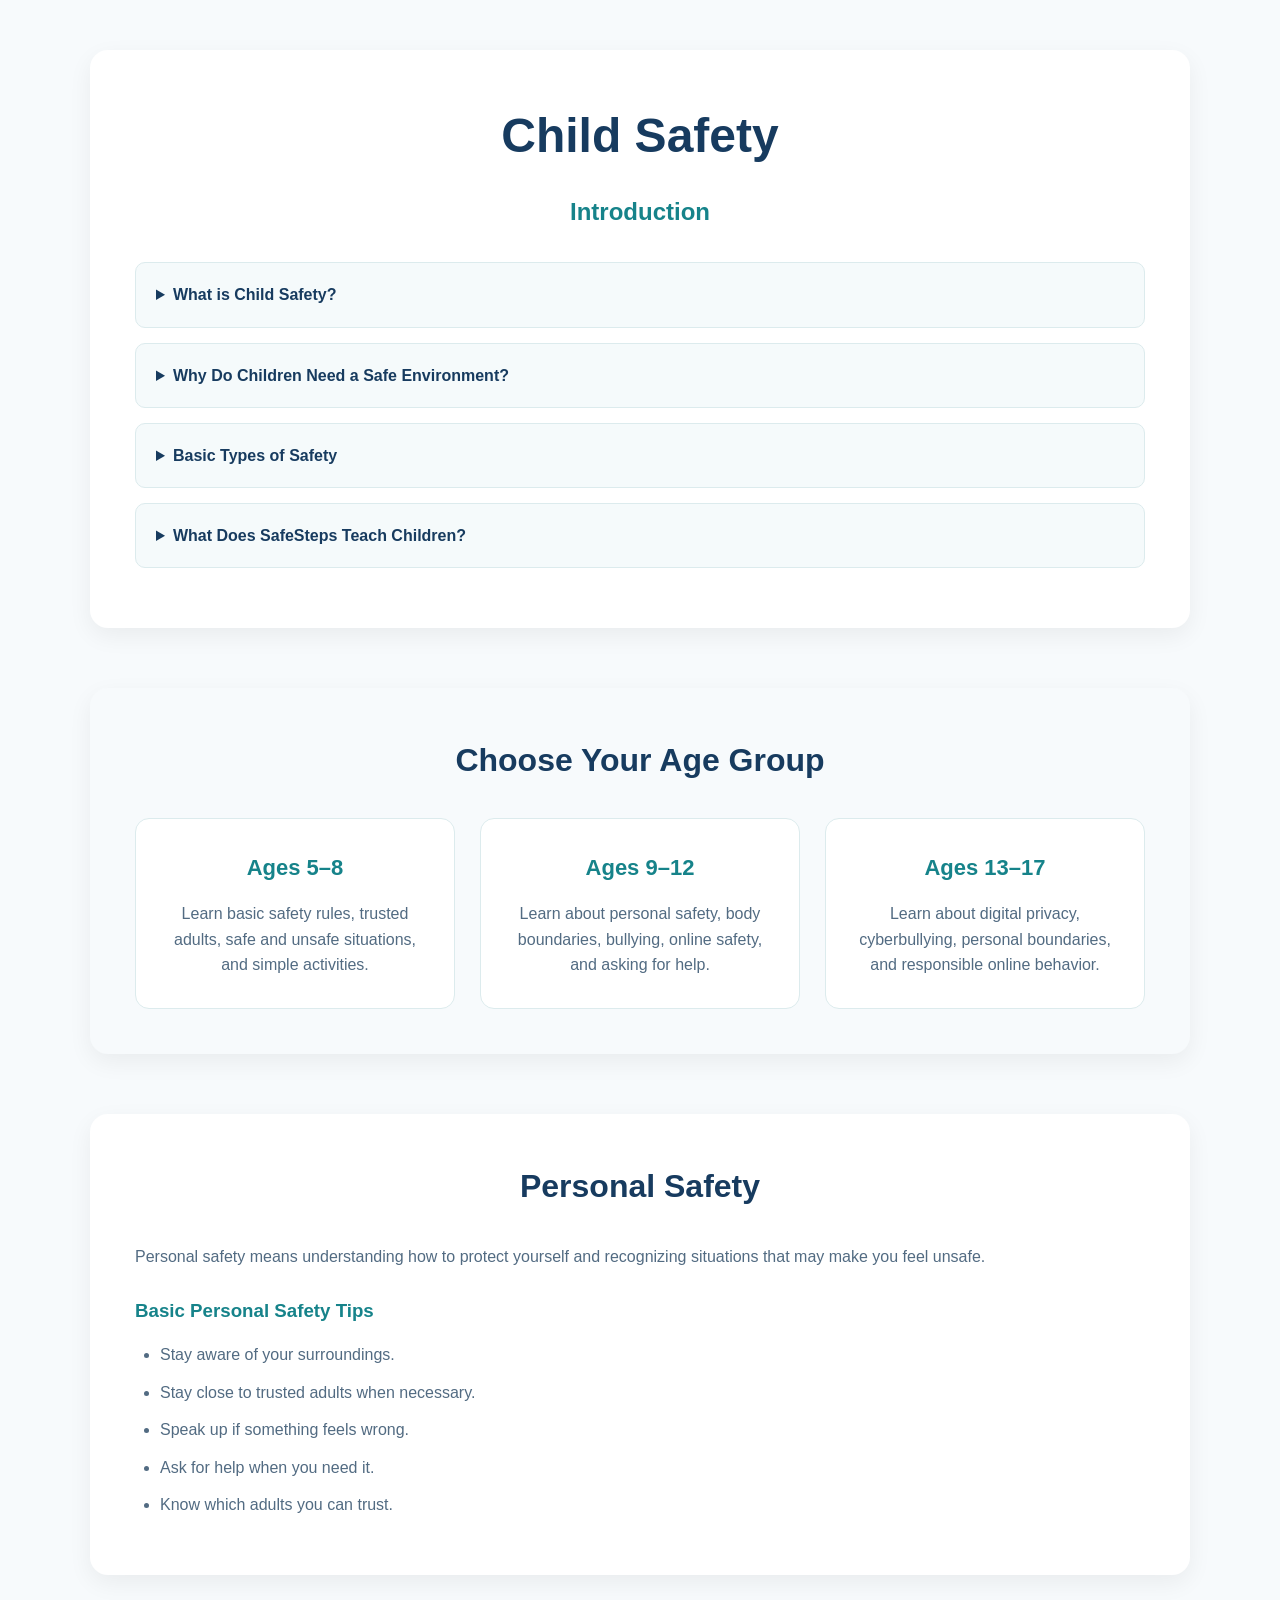
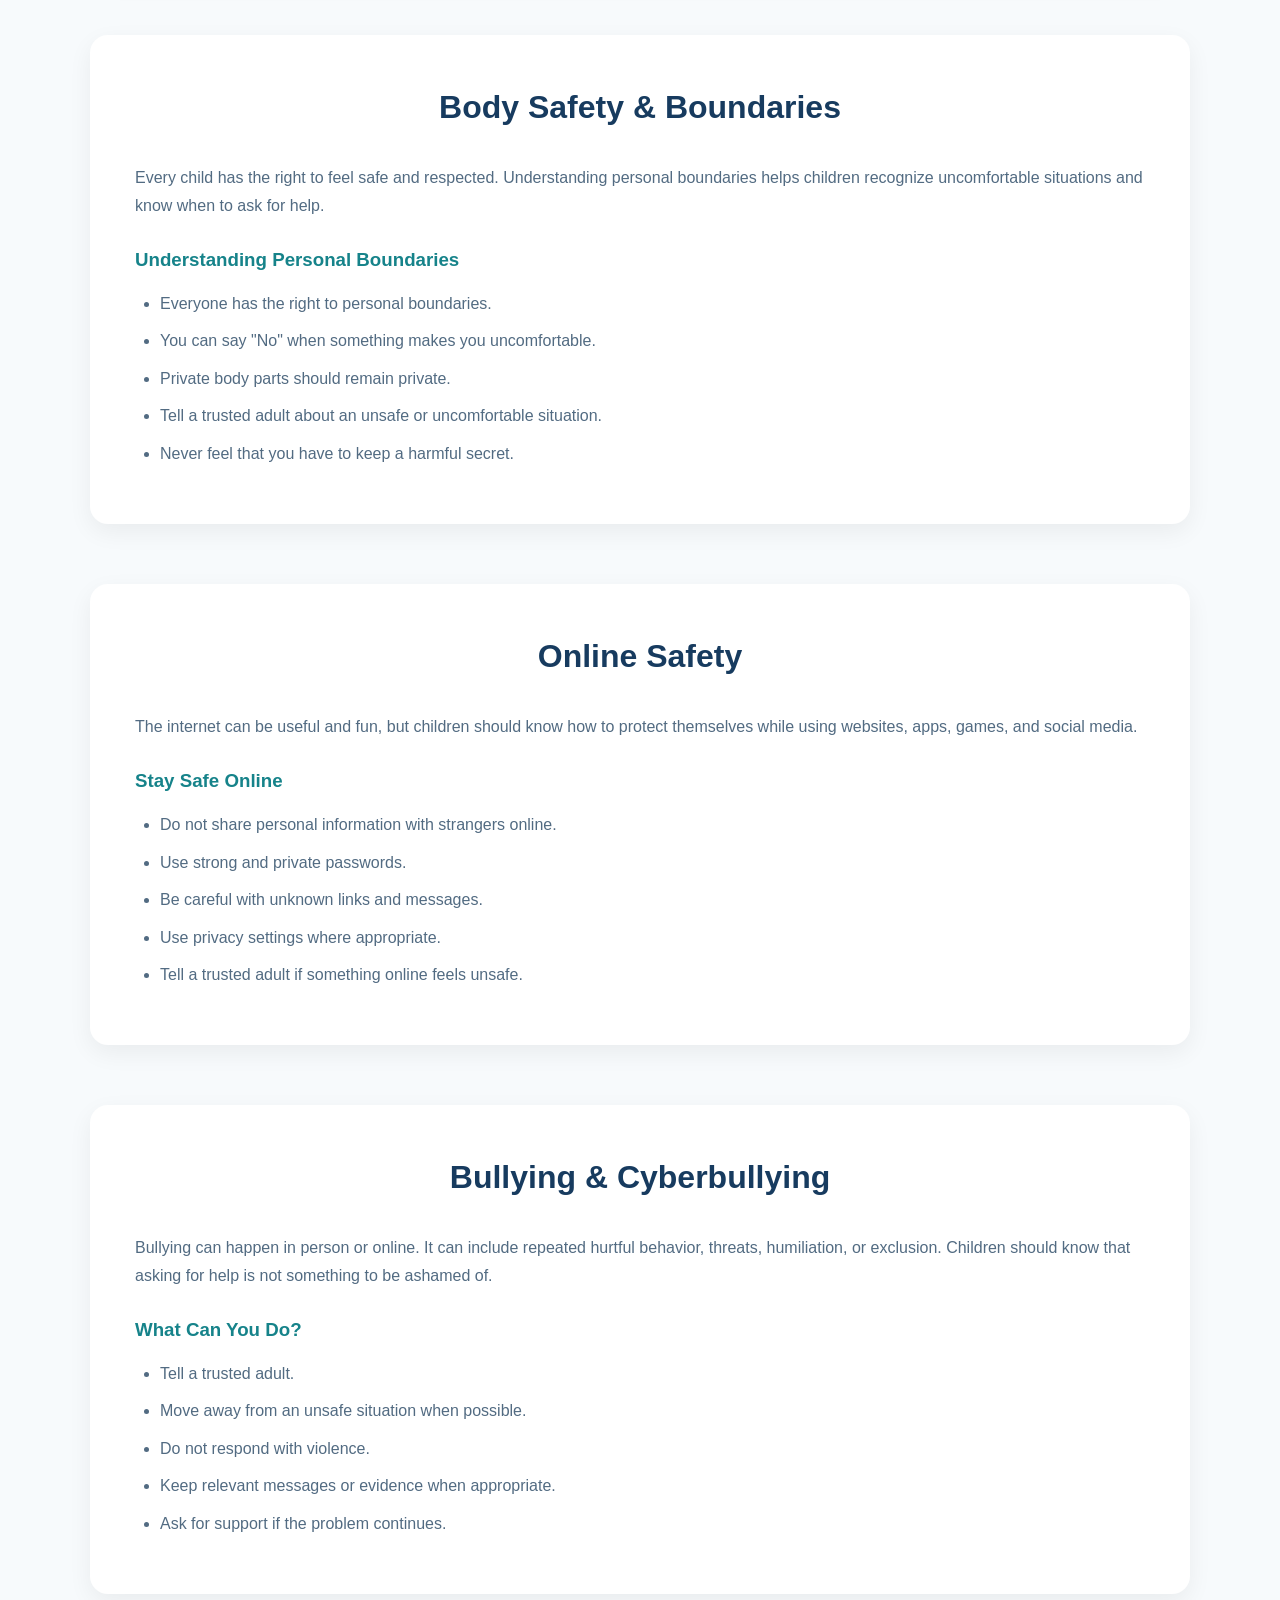
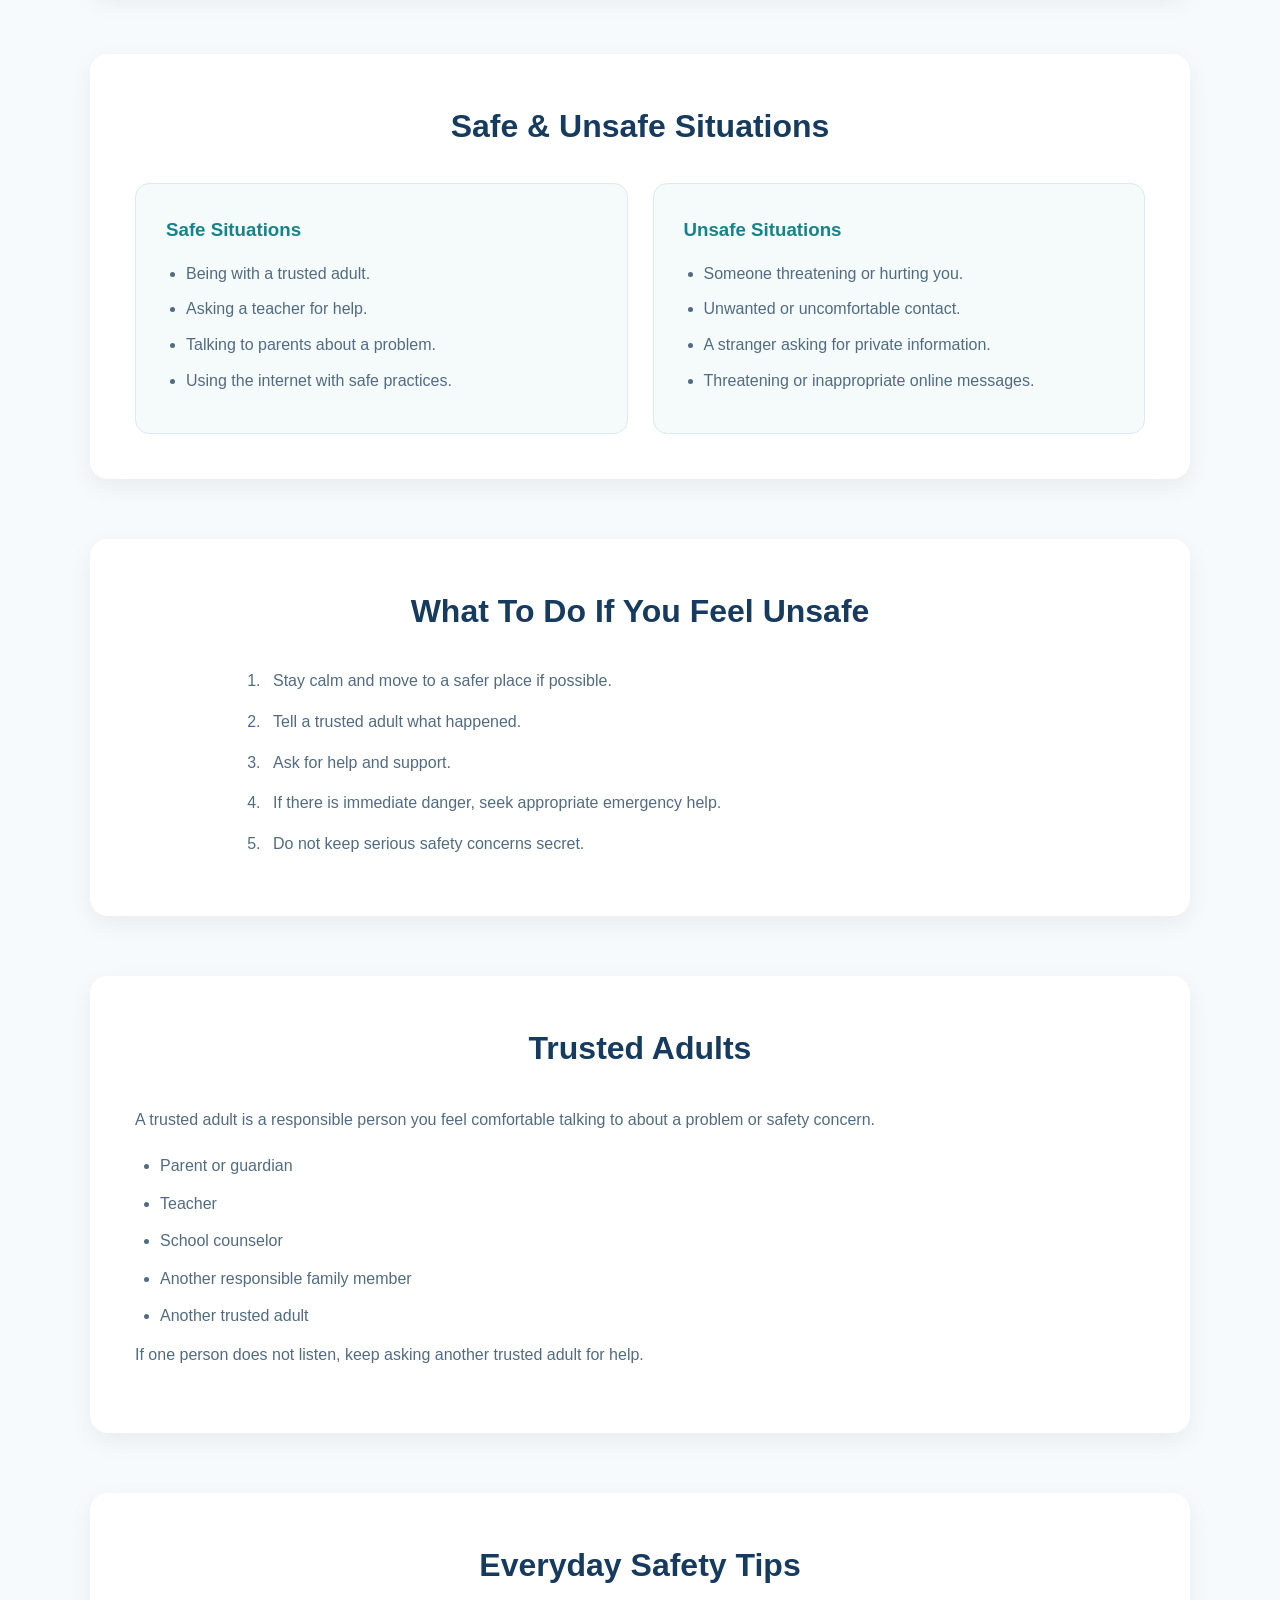
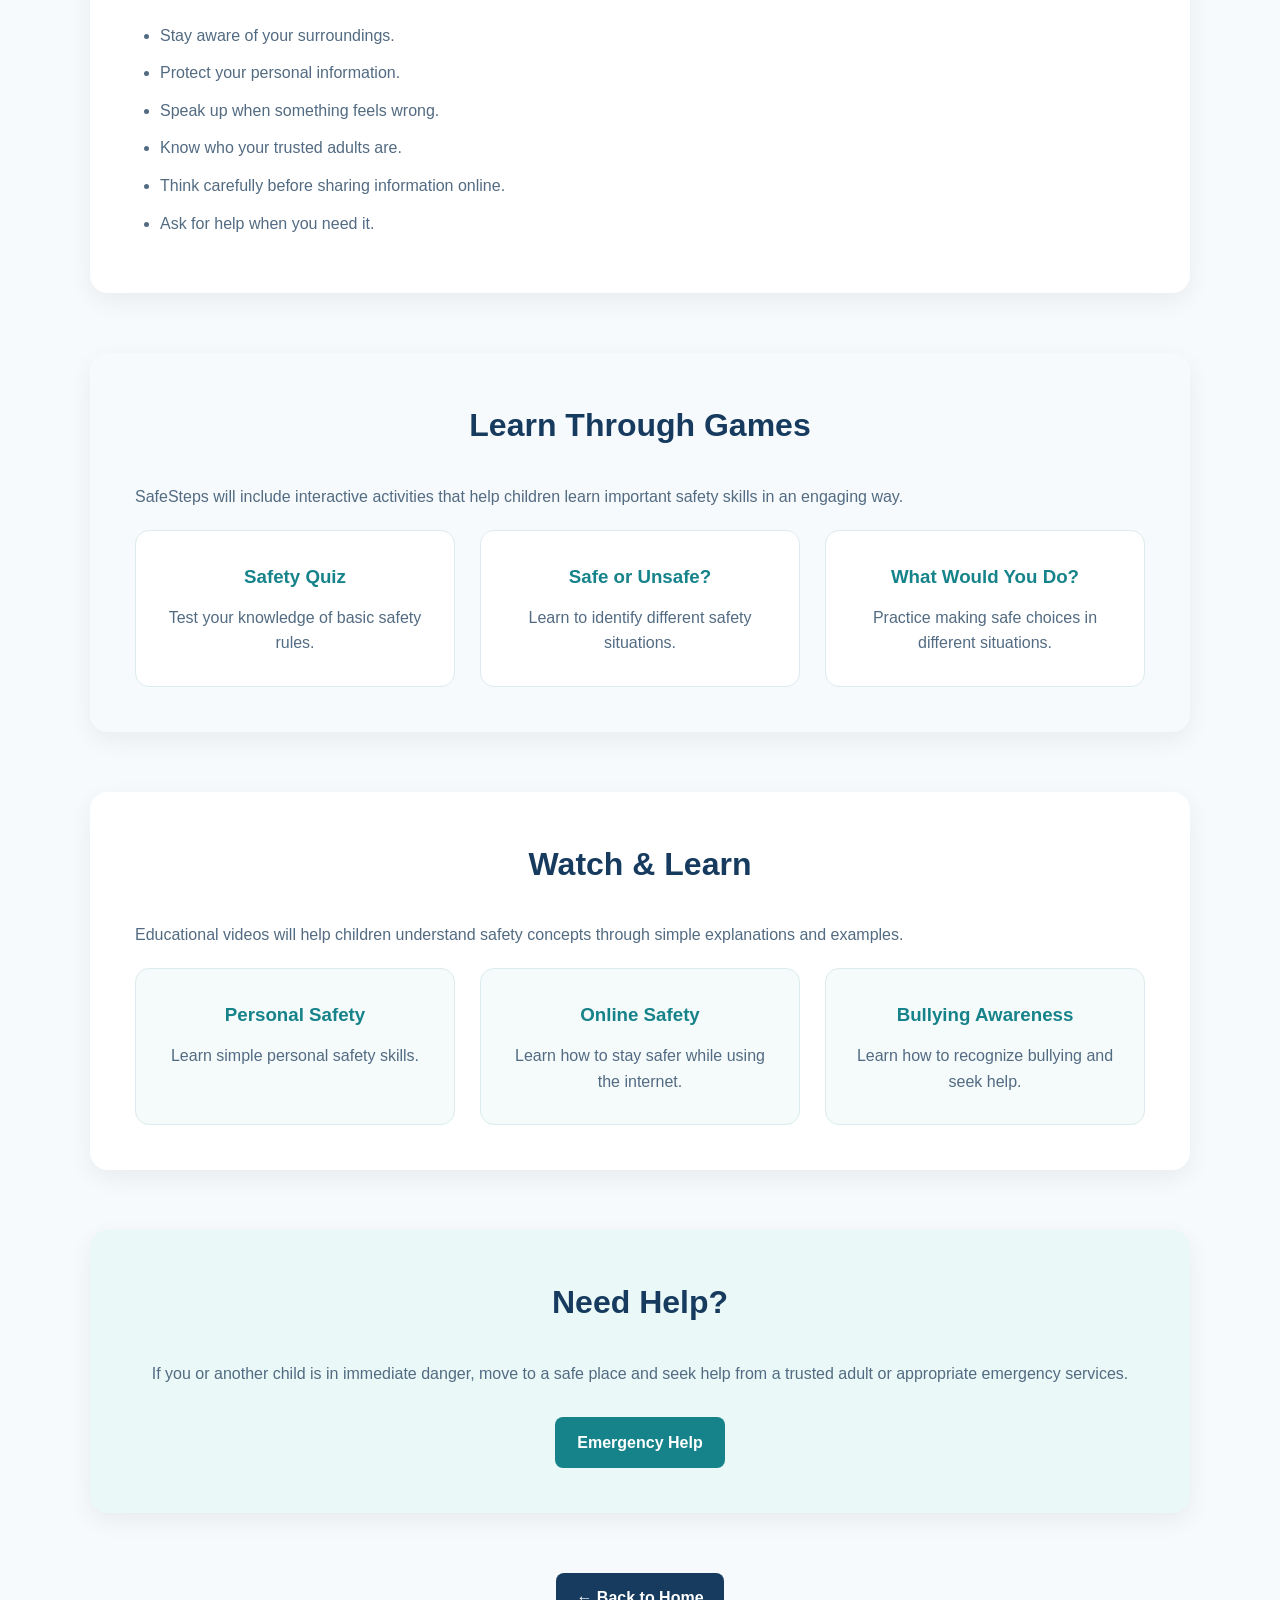
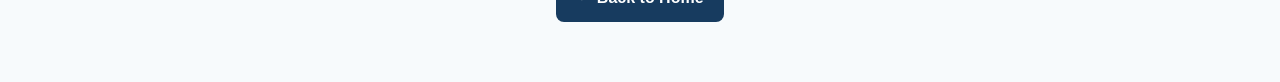
==== frontend/childern_safety.html @ 561d5df5 "Add latest frontend pages and styling" ====
<!DOCTYPE html>
<html lang="en">
<head>
    <meta charset="UTF-8">
    <meta name="viewport" content="width=device-width, initial-scale=1.0">
    <title>Child Safety | SafeSteps</title>
    <link rel="stylesheet" href="css/style.css">
</head>

<body>

    <main>

        <!-- Introduction -->
        <section class="intro-safety">
            <h1>Child Safety</h1>

            <h2>Introduction</h2>

            <details>
                <summary>What is Child Safety?</summary>
                <p>
                    Child safety means protecting children from harm, abuse,
                    neglect, bullying, and unsafe situations. It also means
                    creating an environment where children can grow, learn,
                    and express themselves safely.
                </p>
            </details>

            <details>
                <summary>Why Do Children Need a Safe Environment?</summary>
                <p>
                    Children need a safe environment to support healthy
                    development, build trust, learn confidently, and feel
                    comfortable asking for help when something goes wrong.
                </p>
            </details>

            <details>
                <summary>Basic Types of Safety</summary>

                <ul>
                    <li>
                        <strong>Personal Safety:</strong>
                        Understanding personal boundaries and recognizing
                        situations that may be unsafe.
                    </li>

                    <li>
                        <strong>Physical Safety:</strong>
                        Staying safe at home, school, on roads, and around
                        potentially dangerous objects or situations.
                    </li>

                    <li>
                        <strong>Online Safety:</strong>
                        Protecting personal information and staying safe while
                        using websites, apps, games, and social media.
                    </li>
                </ul>
            </details>

            <details>
                <summary>What Does SafeSteps Teach Children?</summary>

                <ul>
                    <li>
                        <strong>Awareness:</strong>
                        Recognizing potentially unsafe situations.
                    </li>

                    <li>
                        <strong>Confidence:</strong>
                        Speaking up when something feels wrong or uncomfortable.
                    </li>

                    <li>
                        <strong>Action:</strong>
                        Knowing when to move away, seek help, and tell a
                        trusted adult.
                    </li>
                </ul>
            </details>
        </section>


        <!-- Age Groups -->
        <section class="age-groups">
            <h2>Choose Your Age Group</h2>

            <div class="age-container">

                <div class="age-card">
                    <h3>Ages 5–8</h3>
                    <p>
                        Learn basic safety rules, trusted adults,
                        safe and unsafe situations, and simple activities.
                    </p>
                </div>

                <div class="age-card">
                    <h3>Ages 9–12</h3>
                    <p>
                        Learn about personal safety, body boundaries,
                        bullying, online safety, and asking for help.
                    </p>
                </div>

                <div class="age-card">
                    <h3>Ages 13–17</h3>
                    <p>
                        Learn about digital privacy, cyberbullying,
                        personal boundaries, and responsible online behavior.
                    </p>
                </div>

            </div>
        </section>


        <!-- Personal Safety -->
        <section class="safety-topic">
            <h2>Personal Safety</h2>

            <p>
                Personal safety means understanding how to protect yourself
                and recognizing situations that may make you feel unsafe.
            </p>

            <h3>Basic Personal Safety Tips</h3>

            <ul>
                <li>Stay aware of your surroundings.</li>
                <li>Stay close to trusted adults when necessary.</li>
                <li>Speak up if something feels wrong.</li>
                <li>Ask for help when you need it.</li>
                <li>Know which adults you can trust.</li>
            </ul>
        </section>


        <!-- Body Safety -->
        <section class="safety-topic">
            <h2>Body Safety &amp; Boundaries</h2>

            <p>
                Every child has the right to feel safe and respected.
                Understanding personal boundaries helps children recognize
                uncomfortable situations and know when to ask for help.
            </p>

            <h3>Understanding Personal Boundaries</h3>

            <ul>
                <li>Everyone has the right to personal boundaries.</li>
                <li>You can say "No" when something makes you uncomfortable.</li>
                <li>Private body parts should remain private.</li>
                <li>Tell a trusted adult about an unsafe or uncomfortable situation.</li>
                <li>Never feel that you have to keep a harmful secret.</li>
            </ul>
        </section>


        <!-- Online Safety -->
        <section class="safety-topic">
            <h2>Online Safety</h2>

            <p>
                The internet can be useful and fun, but children should know
                how to protect themselves while using websites, apps,
                games, and social media.
            </p>

            <h3>Stay Safe Online</h3>

            <ul>
                <li>Do not share personal information with strangers online.</li>
                <li>Use strong and private passwords.</li>
                <li>Be careful with unknown links and messages.</li>
                <li>Use privacy settings where appropriate.</li>
                <li>Tell a trusted adult if something online feels unsafe.</li>
            </ul>
        </section>


        <!-- Bullying -->
        <section class="safety-topic">
            <h2>Bullying &amp; Cyberbullying</h2>

            <p>
                Bullying can happen in person or online. It can include
                repeated hurtful behavior, threats, humiliation, or exclusion.
                Children should know that asking for help is not something
                to be ashamed of.
            </p>

            <h3>What Can You Do?</h3>

            <ul>
                <li>Tell a trusted adult.</li>
                <li>Move away from an unsafe situation when possible.</li>
                <li>Do not respond with violence.</li>
                <li>Keep relevant messages or evidence when appropriate.</li>
                <li>Ask for support if the problem continues.</li>
            </ul>
        </section>


        <!-- Safe and Unsafe -->
        <section class="situations">
            <h2>Safe &amp; Unsafe Situations</h2>

            <div class="situation-container">

                <div class="situation-card">
                    <h3>Safe Situations</h3>

                    <ul>
                        <li>Being with a trusted adult.</li>
                        <li>Asking a teacher for help.</li>
                        <li>Talking to parents about a problem.</li>
                        <li>Using the internet with safe practices.</li>
                    </ul>
                </div>

                <div class="situation-card">
                    <h3>Unsafe Situations</h3>

                    <ul>
                        <li>Someone threatening or hurting you.</li>
                        <li>Unwanted or uncomfortable contact.</li>
                        <li>A stranger asking for private information.</li>
                        <li>Threatening or inappropriate online messages.</li>
                    </ul>
                </div>

            </div>
        </section>


        <!-- What to Do -->
        <section class="safety-steps">
            <h2>What To Do If You Feel Unsafe</h2>

            <ol>
                <li>Stay calm and move to a safer place if possible.</li>
                <li>Tell a trusted adult what happened.</li>
                <li>Ask for help and support.</li>
                <li>If there is immediate danger, seek appropriate emergency help.</li>
                <li>Do not keep serious safety concerns secret.</li>
            </ol>
        </section>


        <!-- Trusted Adults -->
        <section class="trusted-adults">
            <h2>Trusted Adults</h2>

            <p>
                A trusted adult is a responsible person you feel comfortable
                talking to about a problem or safety concern.
            </p>

            <ul>
                <li>Parent or guardian</li>
                <li>Teacher</li>
                <li>School counselor</li>
                <li>Another responsible family member</li>
                <li>Another trusted adult</li>
            </ul>

            <p>
                If one person does not listen, keep asking another trusted
                adult for help.
            </p>
        </section>


        <!-- Safety Tips -->
        <section class="safety-tips">
            <h2>Everyday Safety Tips</h2>

            <ul>
                <li>Stay aware of your surroundings.</li>
                <li>Protect your personal information.</li>
                <li>Speak up when something feels wrong.</li>
                <li>Know who your trusted adults are.</li>
                <li>Think carefully before sharing information online.</li>
                <li>Ask for help when you need it.</li>
            </ul>
        </section>


        <!-- Games - Future Feature -->
        <section class="learning-games">
            <h2>Learn Through Games</h2>

            <p>
                SafeSteps will include interactive activities that help
                children learn important safety skills in an engaging way.
            </p>

            <div class="game-container">

                <div class="game-card">
                    <h3>Safety Quiz</h3>
                    <p>Test your knowledge of basic safety rules.</p>
                </div>

                <div class="game-card">
                    <h3>Safe or Unsafe?</h3>
                    <p>Learn to identify different safety situations.</p>
                </div>

                <div class="game-card">
                    <h3>What Would You Do?</h3>
                    <p>Practice making safe choices in different situations.</p>
                </div>

            </div>
        </section>


        <!-- Videos - Future Feature -->
        <section class="learning-videos">
            <h2>Watch &amp; Learn</h2>

            <p>
                Educational videos will help children understand safety
                concepts through simple explanations and examples.
            </p>

            <div class="video-container">

                <div class="video-card">
                    <h3>Personal Safety</h3>
                    <p>Learn simple personal safety skills.</p>
                </div>

                <div class="video-card">
                    <h3>Online Safety</h3>
                    <p>Learn how to stay safer while using the internet.</p>
                </div>

                <div class="video-card">
                    <h3>Bullying Awareness</h3>
                    <p>Learn how to recognize bullying and seek help.</p>
                </div>

            </div>
        </section>


        <!-- Emergency -->
        <section class="help-section">
            <h2>Need Help?</h2>

            <p>
                If you or another child is in immediate danger, move to a safe
                place and seek help from a trusted adult or appropriate
                emergency services.
            </p>

            <a href="emergency.html">Emergency Help</a>
        </section>


        <!-- Back Home -->
        <a href="index.html">← Back to Home</a>

    </main>

</body>
</html>
---- frontend/css/style.css ----
/* =========================
   RESET
========================= */

* {
    margin: 0;
    padding: 0;
    box-sizing: border-box;
}

html {
    scroll-behavior: smooth;
}

body {
    font-family: "Segoe UI", Arial, sans-serif;
    color: #243447;
    background: #f7fafc;
    line-height: 1.7;
}


/* =========================
   NAVBAR
========================= */
.navbar {
    display: flex;
    align-items: center;
    justify-content: space-between;
    gap: 25px;
    padding: 18px 6%;
    background: #ffffff;
    border-bottom: 1px solid #e8edf2;
    box-shadow: 0 2px 12px rgba(0, 0, 0, 0.05);
    position: sticky;
    top: 0;
    z-index: 1000;
}

.nav-links,
.auth-links {
    display: flex;
    align-items: center;
    gap: 22px;
    flex-wrap: wrap;
}

.navbar a {
    color: #26384a;
    text-decoration: none;
    font-size: 14px;
    font-weight: 600;
    transition: 0.3s ease;
}

.navbar a:hover {
    color: #167c80;
}

.auth-links a:last-child {
    padding: 9px 16px;
    background: #167c80;
    color: white;
    border-radius: 7px;
}

.auth-links a {
    padding: 9px 16px;
    border-radius: 7px;
    background: #167c80;
    color: white;
}

.auth-links a:hover {
    background: #105f63;
    color: white;
}

/* =========================
   HERO
========================= */

.hero {
    min-height: 620px;
    padding: 100px 8%;
    display: flex;
    flex-direction: column;
    justify-content: center;
    align-items: flex-start;
    background: linear-gradient(
        135deg,
        #eaf8f7 0%,
        #f7fbff 55%,
        #eef5ff 100%
    );
}

.hero h1 {
    max-width: 800px;
    font-size: 58px;
    line-height: 1.1;
    color: #17324d;
    margin-bottom: 25px;
    letter-spacing: -1px;
}

.hero p {
    max-width: 720px;
    font-size: 19px;
    color: #526579;
    margin-bottom: 35px;
}


/* =========================
   BUTTONS
========================= */

.hero a {
    display: inline-block;
    padding: 14px 25px;
    margin-right: 12px;
    margin-bottom: 10px;
    border-radius: 8px;
    background: #167c80;
    color: white;
    text-decoration: none;
    font-weight: 600;
    transition: 0.3s ease;
    box-shadow: 0 5px 15px rgba(22, 124, 128, 0.18);
}

.hero a:hover {
    background: #105f63;
    transform: translateY(-2px);
}


/* =========================
   ABOUT
========================= */

.about {
    max-width: 1100px;
    margin: auto;
    padding: 90px 7%;
    text-align: center;
}

.about h2 {
    font-size: 38px;
    color: #17324d;
    margin-bottom: 25px;
}

.about p {
    max-width: 850px;
    margin: 0 auto 25px;
    color: #5c6d7e;
    font-size: 17px;
}

.about h3 {
    font-size: 25px;
    color: #167c80;
    margin-top: 35px;
    margin-bottom: 10px;
}


/* =========================
   FEATURES
========================= */

.features {
    padding: 90px 7%;
    background: #ffffff;
}

.features > h2 {
    text-align: center;
    font-size: 38px;
    color: #17324d;
    margin-bottom: 50px;
}

.feature-container {
    max-width: 1150px;
    margin: auto;
    display: grid;
    grid-template-columns: repeat(3, 1fr);
    gap: 25px;
}

.feature-card {
    padding: 30px;
    background: #f8fbfc;
    border: 1px solid #e5ecef;
    border-radius: 14px;
    transition: 0.3s ease;
}

.feature-card:hover {
    transform: translateY(-6px);
    box-shadow: 0 12px 30px rgba(30, 60, 80, 0.10);
}

.feature-card h3 {
    color: #17324d;
    font-size: 21px;
    margin-bottom: 12px;
}

.feature-card p {
    color: #657585;
    font-size: 15px;
}


/* =========================
   FOOTER
========================= */

footer {
    padding: 55px 7%;
    background: #17324d;
    color: white;
    text-align: center;
}

footer h3 {
    font-size: 25px;
    margin-bottom: 10px;
}

footer p {
    color: #d4e0e8;
    margin: 10px 0;
}

.footer-nav {
    display: flex;
    justify-content: center;
    flex-wrap: wrap;
    gap: 20px;
    padding: 20px 0;
}

.footer-nav a {
    color: #d4e0e8;
    text-decoration: none;
}

.footer-nav a:hover {
    color: white;
}

/* =========================
   MOBILE
========================= */

@media (max-width: 900px) {

    .hero h1 {
        font-size: 45px;
    }

    .feature-container {
        grid-template-columns: repeat(2, 1fr);
    }
}


@media (max-width: 600px) {

    nav {
        gap: 15px;
        padding: 15px;
    }

    nav a {
        font-size: 13px;
    }

    .hero {
        min-height: 520px;
        padding: 70px 6%;
    }

    .hero h1 {
        font-size: 38px;
    }

    .hero p {
        font-size: 16px;
    }

    .feature-container {
        grid-template-columns: 1fr;
    }

    .about h2,
    .features > h2 {
        font-size: 30px;
    }
}
/* =========================
   FAQ
========================= */

.faq-section {
    max-width: 1000px;
    margin: 0 auto;
    padding: 80px 7%;
}

.faq-section > h1 {
    text-align: center;
    font-size: 42px;
    color: #17324d;
    margin-bottom: 45px;
}

.faq-card {
    background: #ffffff;
    padding: 25px 30px;
    margin-bottom: 18px;
    border: 1px solid #e5ecef;
    border-radius: 12px;
    box-shadow: 0 4px 15px rgba(30, 60, 80, 0.06);
}

.faq-card h2 {
    color: #17324d;
    font-size: 20px;
    margin-bottom: 10px;
}

.faq-card p {
    color: #657585;
    font-size: 16px;
    line-height: 1.7;
}

.faq-card:hover {
    transform: translateY(-3px);
    box-shadow: 0 8px 22px rgba(30, 60, 80, 0.10);
    transition: 0.3s ease;
}


/* =========================
   FAQ MOBILE
========================= */

@media (max-width: 600px) {

    .faq-section {
        padding: 60px 5%;
    }

    .faq-section > h1 {
        font-size: 32px;
    }

    .faq-card {
        padding: 20px;
    }

    .faq-card h2 {
        font-size: 18px;
    }
}
.faq-section {
    max-width: 1000px;
    margin: 0 auto;
    padding: 80px 7%;
}

.faq-section > h1 {
    text-align: center;
    font-size: 42px;
    color: #17324d;
    margin-bottom: 40px;
}

.faq-section details {
    background: #ffffff;
    padding: 20px 25px;
    margin-bottom: 15px;
    border: 1px solid #e5ecef;
    border-radius: 12px;
}

.faq-section summary {
    color: #17324d;
    font-size: 18px;
    font-weight: 600;
    cursor: pointer;
}

.faq-section details p {
    color: #657585;
    margin-top: 15px;
    line-height: 1.7;
}/* =========================
   AUTH
========================= */

.auth-container {
    min-height: 80vh;
    display: flex;
    justify-content: center;
    align-items: center;
    padding: 60px 20px;
}

.auth-form {
    width: 100%;
    max-width: 450px;
    padding: 35px;
    background: white;
    border: 1px solid #e5ecef;
    border-radius: 14px;
    box-shadow: 0 10px 30px rgba(30, 60, 80, 0.08);
}

.auth-form h1 {
    text-align: center;
    color: #17324d;
    margin-bottom: 25px;
}

.auth-form label {
    display: block;
    margin-bottom: 6px;
    color: #26384a;
    font-weight: 600;
}

.auth-form input {
    width: 100%;
    padding: 12px;
    margin-bottom: 18px;
    border: 1px solid #d9e2e8;
    border-radius: 8px;
    font-size: 15px;
}

.auth-form button {
    width: 100%;
    padding: 13px;
    border: none;
    border-radius: 8px;
    background: #167c80;
    color: white;
    font-size: 16px;
    font-weight: 600;
    cursor: pointer;
}

.auth-form button:hover {
    background: #105f63;
}

.auth-form p {
    text-align: center;
    margin-top: 18px;
}

.auth-form a {
    color: #167c80;
    text-decoration: none;
    font-weight: 600;
}
/*============================================*/
.more-menu {
    position: relative;
}

.more-menu summary {
    cursor: pointer;
    list-style: none;
    color: #26384a;
    font-size: 14px;
    font-weight: 600;
}

.more-menu summary::-webkit-details-marker {
    display: none;
}

.dropdown {
    position: absolute;
    top: 100%;
    right: 0;

    width: 210px;

    margin-top: 12px;
    padding: 8px 0;

    background: white;
    border: 1px solid #e5ecef;
    border-radius: 10px;

    box-shadow: 0 10px 25px rgba(30, 60, 80, 0.12);

    z-index: 2000;
}

.dropdown a {
    display: block;
    padding: 11px 15px;

    color: #26384a;
    text-decoration: none;
    font-size: 14px;
}

.dropdown a:hover {
    background: #f0f8f8;
    color: #167c80;
}
/*================================================*/
.logo img {
    width: 150px;
    height: auto;
    display: block;
}
.logo {
    display: flex;
    align-items: center;
}
/* ================================
   REPORT PAGE
================================ */

.report-section {
    max-width: 700px;
    margin: 60px auto;
    padding: 40px;
    background: white;
    border-radius: 16px;
    box-shadow: 0 8px 25px rgba(0, 0, 0, 0.08);
}

.report-section h1 {
    text-align: center;
    margin-bottom: 15px;
    color: #173b5f;
}

.report-section > p {
    text-align: center;
    margin-bottom: 30px;
    line-height: 1.6;
    color: #526b82;
}

#reportForm {
    display: flex;
    flex-direction: column;
}

#reportForm label {
    margin-bottom: 7px;
    font-weight: 600;
    color: #173b5f;
}

#reportForm input,
#reportForm textarea {
    width: 100%;
    padding: 12px;
    margin-bottom: 20px;
    border: 1px solid #cbd8e3;
    border-radius: 8px;
    font-size: 16px;
    box-sizing: border-box;
}

#reportForm input:focus,
#reportForm textarea:focus {
    outline: none;
    border-color: #16838a;
}

#reportForm textarea {
    resize: vertical;
}

#reportForm button {
    width: 180px;
    padding: 12px;
    margin: 10px auto 0;
    border: none;
    border-radius: 8px;
    background: #16838a;
    color: white;
    font-size: 16px;
    font-weight: 600;
    cursor: pointer;
}

#reportForm button:hover {
    background: #126d73;
}

#message {
    margin-top: 20px;
    text-align: center;
    font-weight: 600;
}
.back-home {
    display: block;
    width: fit-content;
    margin: 25px auto 0;
    padding: 10px 18px;
    border-radius: 8px;
    background: #173b5f;
    color: white;
    text-decoration: none;
    font-weight: 600;
}

.back-home:hover {
    background: #126d73;
}
/* =========================================
   CHILD SAFETY PAGE
   ========================================= */

/* Main safety sections */
.intro-safety,
.age-groups,
.safety-topic,
.situations,
.safety-steps,
.trusted-adults,
.safety-tips,
.learning-games,
.learning-videos,
.help-section {
    max-width: 1100px;
    margin: 60px auto;
    padding: 45px;
    background: white;
    border-radius: 18px;
    box-shadow: 0 8px 25px rgba(0, 0, 0, 0.06);
}


/* Introduction */
.intro-safety {
    margin-top: 50px;
}

.intro-safety h1 {
    text-align: center;
    font-size: 48px;
    color: #173b5f;
    margin-bottom: 15px;
}

.intro-safety h2 {
    text-align: center;
    color: #16838a;
    margin-bottom: 30px;
}


/* Details / FAQ style */
.intro-safety details {
    margin-bottom: 15px;
    padding: 18px 20px;
    background: #f5fafb;
    border-radius: 10px;
    border: 1px solid #dcebed;
}

.intro-safety summary {
    cursor: pointer;
    font-weight: 600;
    color: #173b5f;
}

.intro-safety details p {
    margin-top: 15px;
    line-height: 1.7;
    color: #526b82;
}

.intro-safety details ul {
    margin-top: 15px;
    padding-left: 25px;
}

.intro-safety details li {
    margin-bottom: 10px;
    line-height: 1.6;
}


/* Age Groups */
.age-groups {
    background: #f7fafc;
}

.age-groups h2,
.safety-topic h2,
.situations h2,
.safety-steps h2,
.trusted-adults h2,
.safety-tips h2,
.learning-games h2,
.learning-videos h2,
.help-section h2 {
    text-align: center;
    color: #173b5f;
    font-size: 32px;
    margin-bottom: 30px;
}

.age-container {
    display: grid;
    grid-template-columns: repeat(3, 1fr);
    gap: 25px;
}

.age-card {
    padding: 30px;
    background: white;
    border-radius: 14px;
    text-align: center;
    border: 1px solid #dcebed;
    transition: transform 0.3s ease, box-shadow 0.3s ease;
}

.age-card:hover {
    transform: translateY(-5px);
    box-shadow: 0 8px 20px rgba(0, 0, 0, 0.08);
}

.age-card h3 {
    color: #16838a;
    font-size: 22px;
    margin-bottom: 15px;
}

.age-card p {
    color: #526b82;
    line-height: 1.6;
}


/* General Safety Topics */
.safety-topic p,
.trusted-adults p,
.learning-games > p,
.learning-videos > p,
.help-section p {
    line-height: 1.7;
    color: #526b82;
    margin-bottom: 20px;
}

.safety-topic h3 {
    color: #16838a;
    margin-top: 25px;
    margin-bottom: 15px;
}

.safety-topic ul,
.trusted-adults ul,
.safety-tips ul {
    padding-left: 25px;
}

.safety-topic li,
.trusted-adults li,
.safety-tips li {
    margin-bottom: 12px;
    line-height: 1.6;
    color: #526b82;
}


/* Safe / Unsafe Situations */
.situation-container {
    display: grid;
    grid-template-columns: repeat(2, 1fr);
    gap: 25px;
}

.situation-card {
    padding: 30px;
    border-radius: 14px;
    background: #f5fafb;
    border: 1px solid #dcebed;
}

.situation-card h3 {
    color: #16838a;
    margin-bottom: 15px;
}

.situation-card ul {
    padding-left: 20px;
}

.situation-card li {
    margin-bottom: 10px;
    line-height: 1.6;
    color: #526b82;
}


/* Steps */
.safety-steps ol {
    max-width: 800px;
    margin: auto;
    padding-left: 25px;
}

.safety-steps li {
    margin-bottom: 15px;
    padding-left: 8px;
    line-height: 1.6;
    color: #526b82;
}


/* Games */
.learning-games {
    background: #f7fafc;
}

.game-container {
    display: grid;
    grid-template-columns: repeat(3, 1fr);
    gap: 25px;
}

.game-card {
    padding: 30px;
    background: white;
    border-radius: 14px;
    text-align: center;
    border: 1px solid #dcebed;
    transition: transform 0.3s ease, box-shadow 0.3s ease;
}

.game-card:hover {
    transform: translateY(-5px);
    box-shadow: 0 8px 20px rgba(0, 0, 0, 0.08);
}

.game-card h3 {
    color: #16838a;
    margin-bottom: 12px;
}

.game-card p {
    color: #526b82;
    line-height: 1.6;
}


/* Videos */
.video-container {
    display: grid;
    grid-template-columns: repeat(3, 1fr);
    gap: 25px;
}

.video-card {
    padding: 30px;
    background: #f5fafb;
    border-radius: 14px;
    text-align: center;
    border: 1px solid #dcebed;
}

.video-card h3 {
    color: #16838a;
    margin-bottom: 12px;
}

.video-card p {
    color: #526b82;
    line-height: 1.6;
}


/* Help Section */
.help-section {
    text-align: center;
    background: #eaf8f7;
}

.help-section a {
    display: inline-block;
    margin-top: 10px;
    padding: 12px 22px;
    background: #16838a;
    color: white;
    text-decoration: none;
    border-radius: 8px;
    font-weight: 600;
}

.help-section a:hover {
    background: #126d73;
}


/* Back to Home */
main > a {
    display: block;
    width: fit-content;
    margin: 30px auto 60px;
    padding: 11px 20px;
    background: #173b5f;
    color: white;
    text-decoration: none;
    border-radius: 8px;
    font-weight: 600;
}

main > a:hover {
    background: #126d73;
}


/* =========================================
   RESPONSIVE DESIGN
   ========================================= */

@media (max-width: 900px) {

    .age-container,
    .game-container,
    .video-container {
        grid-template-columns: repeat(2, 1fr);
    }

    .situation-container {
        grid-template-columns: 1fr;
    }

    .intro-safety,
    .age-groups,
    .safety-topic,
    .situations,
    .safety-steps,
    .trusted-adults,
    .safety-tips,
    .learning-games,
    .learning-videos,
    .help-section {
        margin: 40px 20px;
        padding: 30px;
    }
}


@media (max-width: 600px) {

    .age-container,
    .game-container,
    .video-container {
        grid-template-columns: 1fr;
    }

    .intro-safety h1 {
        font-size: 36px;
    }

    .age-groups h2,
    .safety-topic h2,
    .situations h2,
    .safety-steps h2,
    .trusted-adults h2,
    .safety-tips h2,
    .learning-games h2,
    .learning-videos h2,
    .help-section h2 {
        font-size: 26px;
    }

    .intro-safety,
    .age-groups,
    .safety-topic,
    .situations,
    .safety-steps,
    .trusted-adults,
    .safety-tips,
    .learning-games,
    .learning-videos,
    .help-section {
        padding: 22px;
    }
}
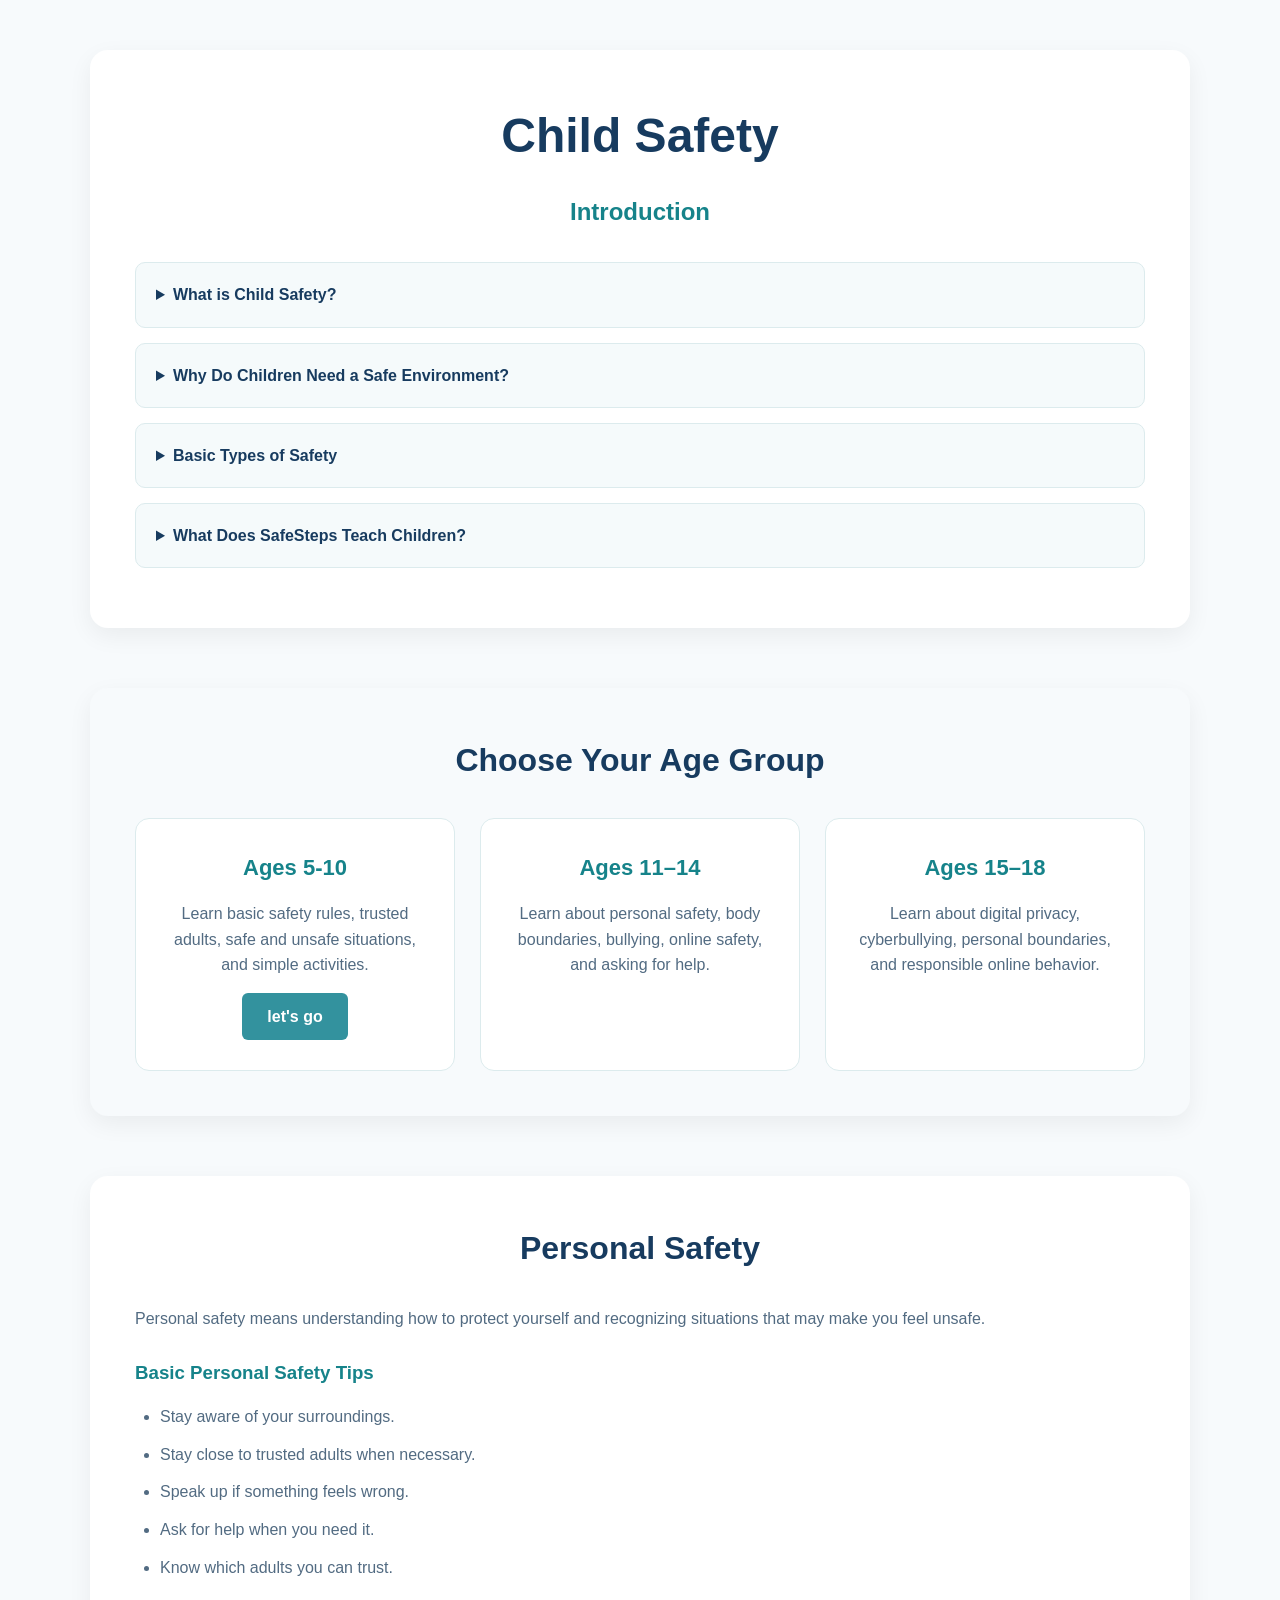
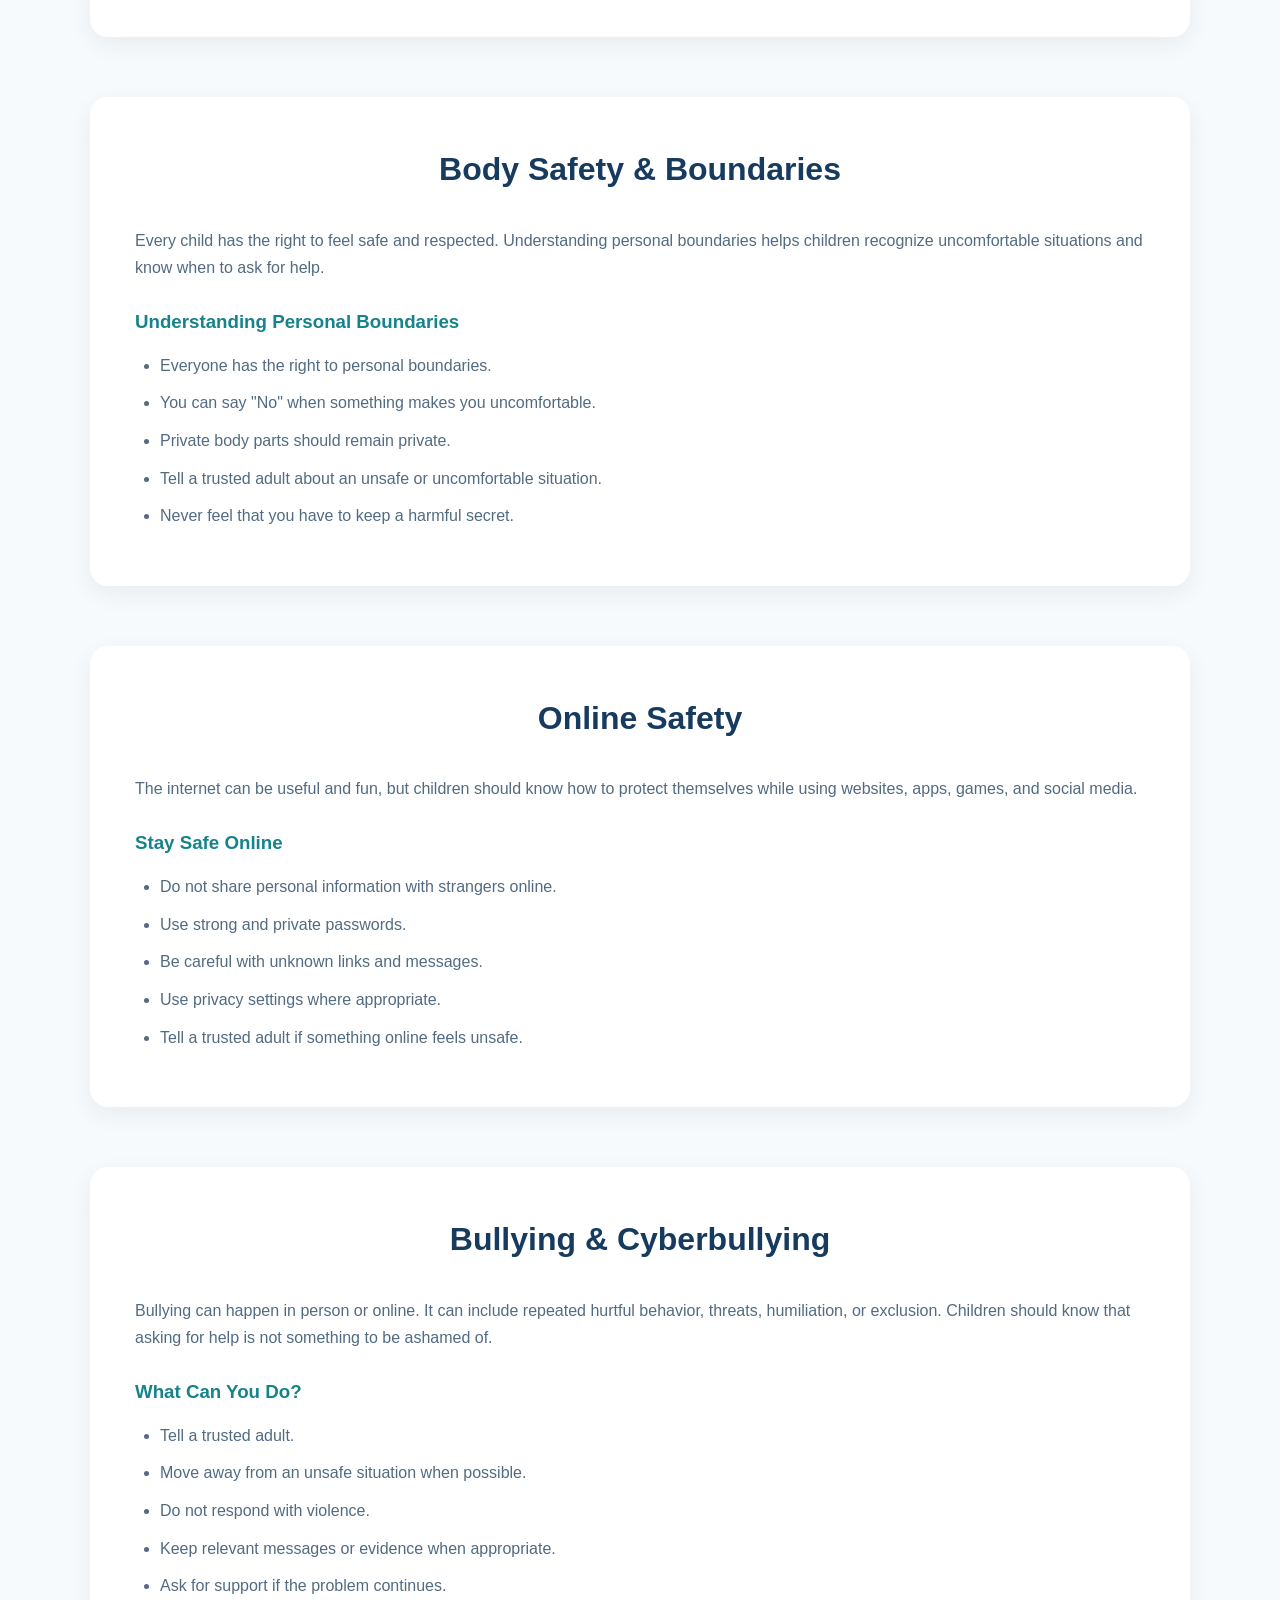
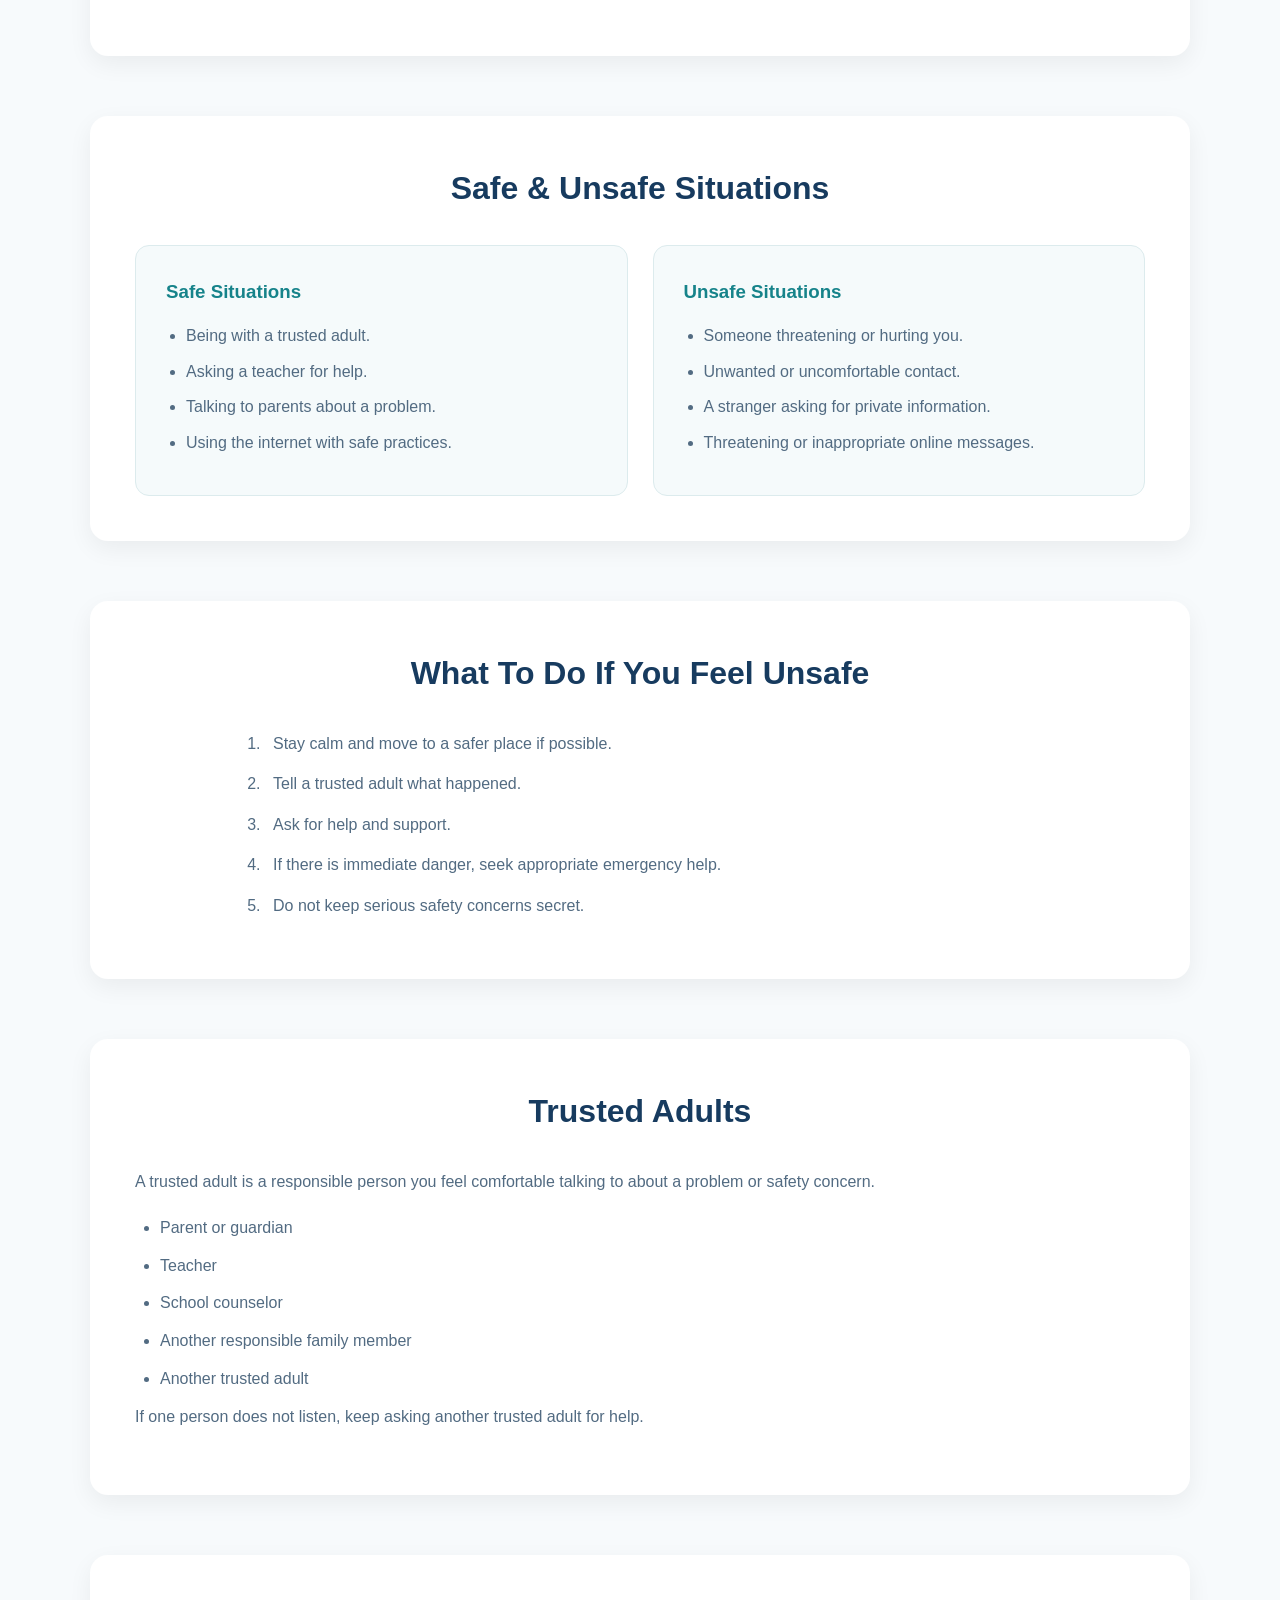
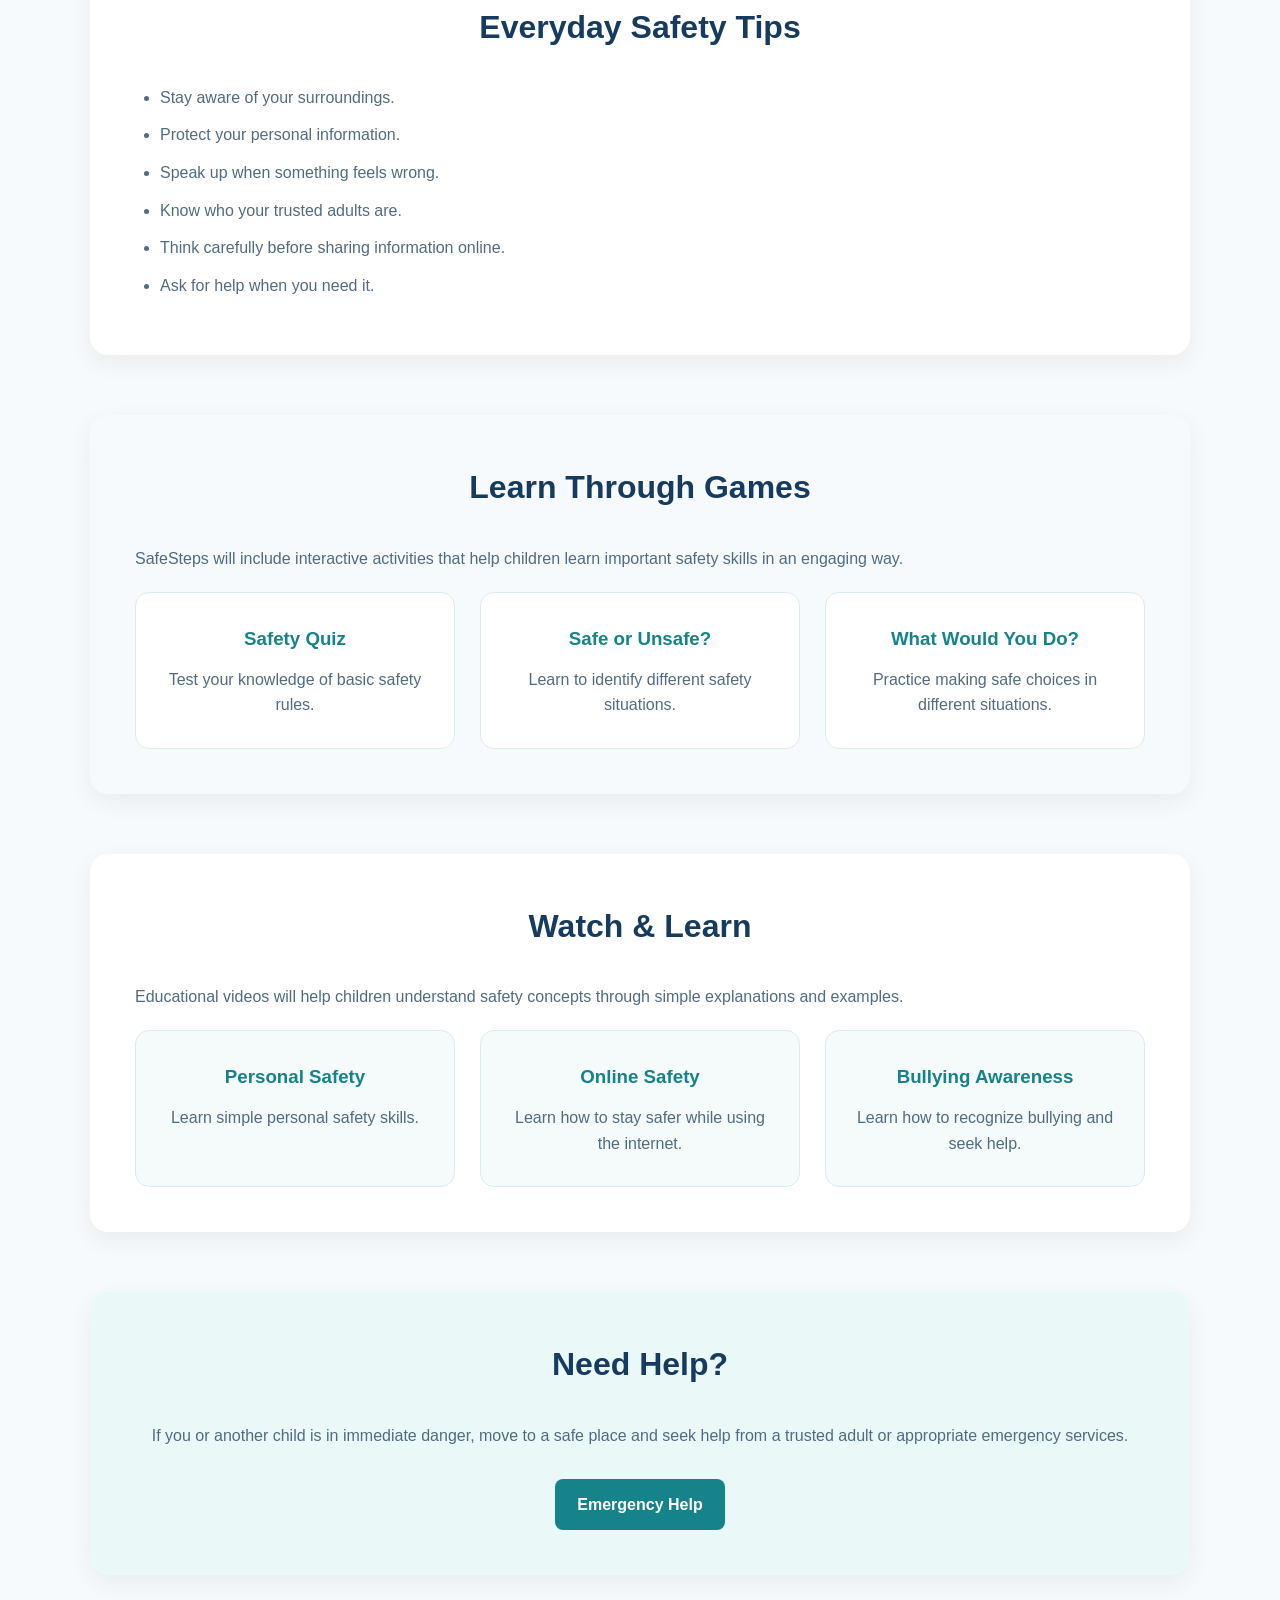
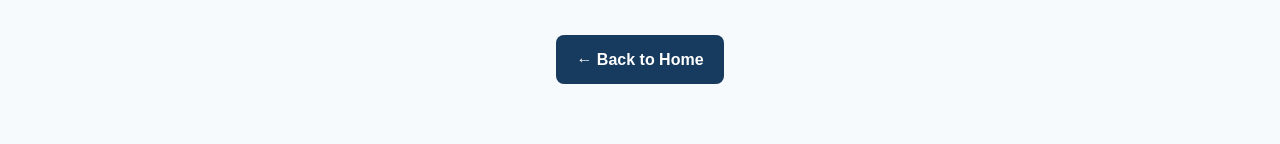
==== commit 0665c744: "Update child safety age card" ====
--- a/frontend/childern_safety.html
+++ b/frontend/childern_safety.html
@@ -91,15 +91,16 @@
             <div class="age-container">
 
                 <div class="age-card">
-                    <h3>Ages 5–8</h3>
+                    <h3>Ages 5-10</h3>
                     <p>
                         Learn basic safety rules, trusted adults,
                         safe and unsafe situations, and simple activities.
                     </p>
+                    <a href="child_saftey_5_10.html">let's go</a>
                 </div>
 
                 <div class="age-card">
-                    <h3>Ages 9–12</h3>
+                    <h3>Ages 11–14</h3>
                     <p>
                         Learn about personal safety, body boundaries,
                         bullying, online safety, and asking for help.
@@ -107,11 +108,12 @@
                 </div>
 
                 <div class="age-card">
-                    <h3>Ages 13–17</h3>
+                    <h3>Ages 15–18</h3>
                     <p>
                         Learn about digital privacy, cyberbullying,
                         personal boundaries, and responsible online behavior.
                     </p>
+                    
                 </div>
 
             </div>
--- a/frontend/css/style.css
+++ b/frontend/css/style.css
@@ -991,6 +991,7 @@
 
     .intro-safety,
     .age-groups,
+
     .safety-topic,
     .situations,
     .safety-steps,
@@ -1001,4 +1002,160 @@
     .help-section {
         padding: 22px;
     }
-}+}
+
+
+.age-card a {
+    display: inline-block;
+    padding: 10px 25px;
+    margin-top: 15px;
+    background-color: #33929e;
+    color: white;
+    text-decoration: none;
+    border-radius: 6px;
+    font-weight: bold;
+}
+
+/* =========================================
+   SAFETY ADVENTURE PAGE
+========================================= */
+
+.adventure-section {
+    max-width: 1100px;
+    margin: 60px auto;
+    padding: 50px;
+    background: #ffffff;
+    border-radius: 18px;
+    box-shadow: 0 8px 25px rgba(0, 0, 0, 0.06);
+}
+
+/* Top heading */
+
+.adventure-intro {
+    text-align: center;
+    margin-bottom: 45px;
+}
+
+.adventure-intro h1 {
+    color: #173b5f;
+    font-size: 42px;
+    margin-bottom: 15px;
+}
+
+.adventure-intro p {
+    color: #526b82;
+    font-size: 17px;
+    line-height: 1.7;
+    max-width: 700px;
+    margin: 0 auto;
+}
+
+
+/* Choose a Safety Topic heading */
+
+.adventure-section > h2 {
+    text-align: center;
+    color: #173b5f;
+    font-size: 30px;
+    margin-bottom: 30px;
+}
+
+
+/* Cards container */
+
+.topic-container {
+    display: grid;
+    grid-template-columns: repeat(2, 1fr);
+    gap: 25px;
+}
+
+
+/* Individual cards */
+
+.topic-card {
+    background: #f8fbfc;
+    padding: 30px;
+    text-align: center;
+
+    border: 1px solid #dcebed;
+    border-radius: 14px;
+
+    transition: 0.3s ease;
+}
+
+.topic-card:hover {
+    transform: translateY(-5px);
+    box-shadow: 0 8px 20px rgba(0, 0, 0, 0.08);
+}
+
+
+/* Card headings */
+
+.topic-card h2 {
+    color: #16838a;
+    font-size: 22px;
+    margin-bottom: 15px;
+}
+
+
+/* Card text */
+
+.topic-card p {
+    color: #526b82;
+    line-height: 1.6;
+    margin-bottom: 20px;
+}
+
+
+/* Card buttons */
+
+.topic-card a {
+    display: inline-block;
+
+    padding: 10px 22px;
+
+    background: #16838a;
+    color: white;
+
+    text-decoration: none;
+    border-radius: 7px;
+
+    font-weight: 600;
+
+    transition: 0.3s ease;
+}
+
+.topic-card a:hover {
+    background: #10676d;
+}
+
+
+/* Mobile */
+
+@media (max-width: 700px) {
+
+    .adventure-section {
+        margin: 30px 15px;
+        padding: 30px 20px;
+    }
+
+    .adventure-intro h1 {
+        font-size: 32px;
+    }
+
+    .topic-container {
+        grid-template-columns: 1fr;
+    }
+}
+.adventure-intro h1 {
+    color: #16838a;
+    font-size: 42px;
+    margin-bottom: 15px;
+}
+.adventure-section > h2 {
+    text-align: center;
+    color: #173b5f;
+    font-size: 30px;
+    margin-bottom: 30px;
+}
+
